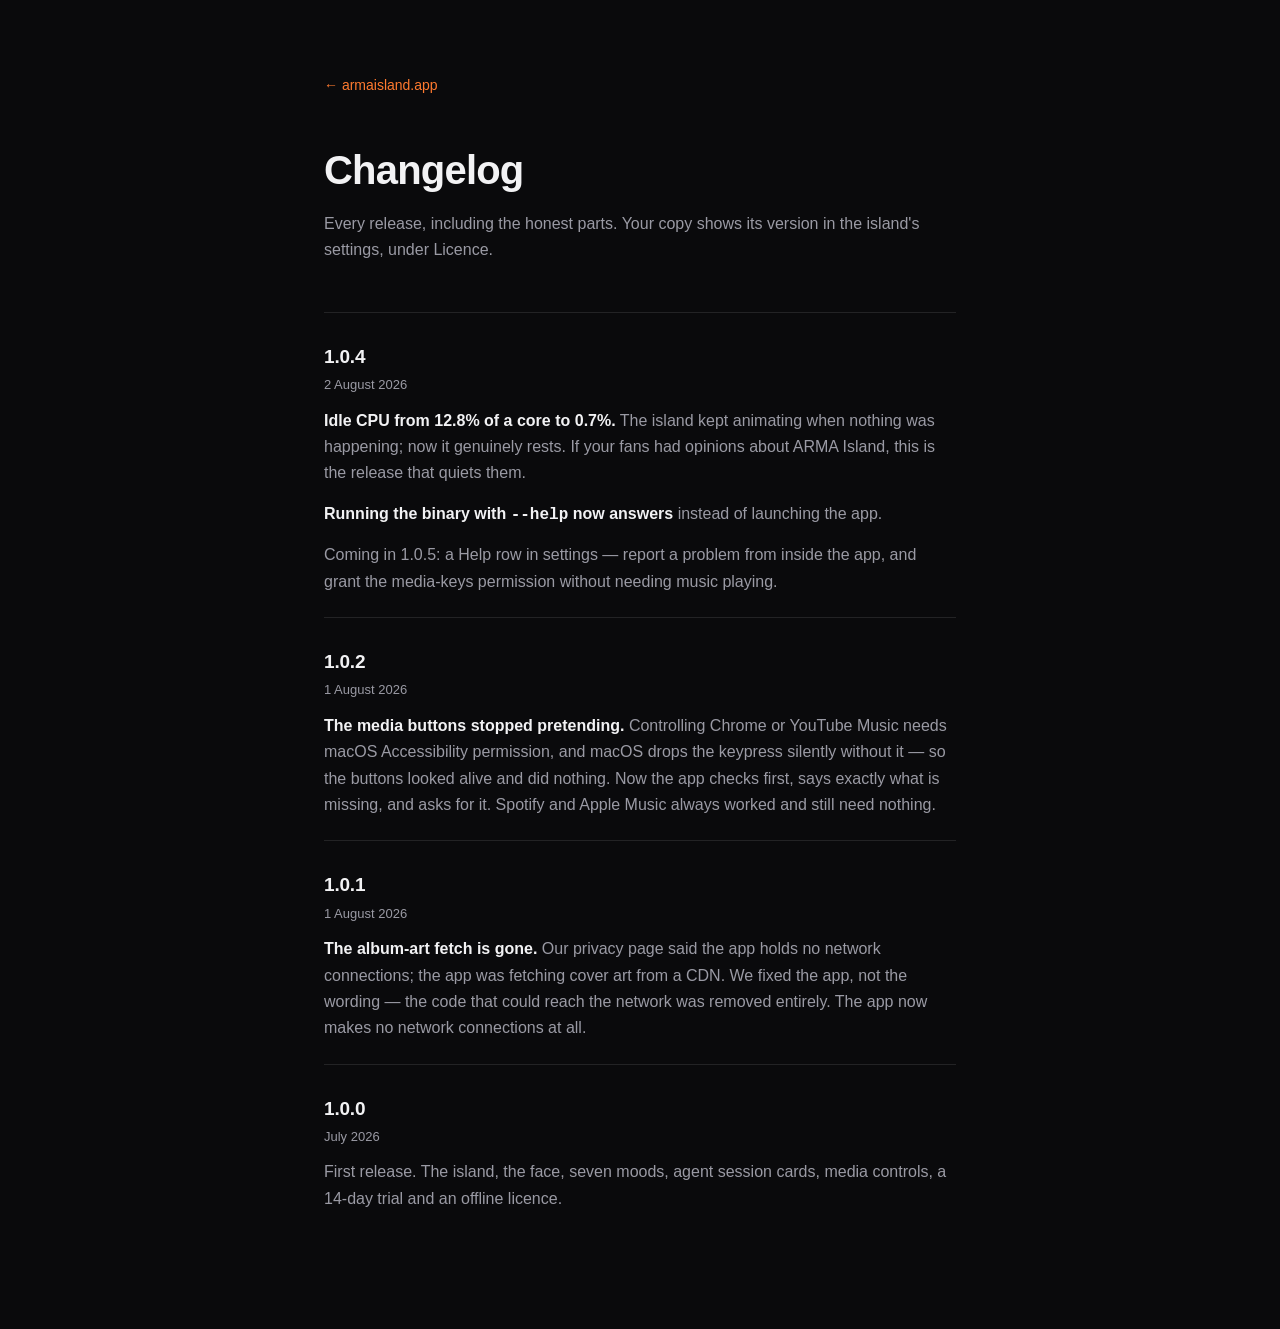
==== changelog.html @ a0adbf01 "The site earns its domain: real social cards, a changelog, and the root files armaisland.app went li" ====
<!doctype html>
<html lang="en"><head>
<meta charset="utf-8"><meta name="viewport" content="width=device-width,initial-scale=1">
<title>Changelog — ARMA Island</title>
<meta name="description" content="What changed in each ARMA Island release — including the honest parts: the bug that burned CPU at rest, the media buttons that silently did nothing, and what was done about each.">
<link rel="canonical" href="https://armaisland.app/changelog.html">
<link rel="icon" href="/assets/logo.png" sizes="any">
<link rel="icon" type="image/png" sizes="32x32" href="/assets/favicon-32.png">
<link rel="apple-touch-icon" sizes="180x180" href="/assets/apple-touch-icon.png">
<meta property="og:type" content="article">
<meta property="og:site_name" content="ARMA Island">
<meta property="og:url" content="https://armaisland.app/changelog.html">
<meta property="og:title" content="Changelog — ARMA Island">
<meta property="og:description" content="Every release, including the honest parts.">
<meta property="og:image" content="https://armaisland.app/assets/og-card.png">
<meta name="twitter:card" content="summary_large_image">
<style>
:root{--bg:#0a0a0c;--fg:#f2f2f4;--dim:#9a9aa4;--line:rgba(255,255,255,.1);--accent:#ff7a2f}
*{box-sizing:border-box}
body{margin:0;background:var(--bg);color:var(--fg);font:16px/1.65 -apple-system,BlinkMacSystemFont,"Segoe UI",sans-serif;-webkit-font-smoothing:antialiased}
.wrap{max-width:680px;margin:0 auto;padding:72px 24px 96px}
h1{font-size:clamp(28px,5vw,40px);letter-spacing:-.02em;margin:0 0 8px}
.sub{color:var(--dim);margin:0 0 48px}
.rel{border-top:1px solid var(--line);padding:28px 0 8px}
.rel h2{font-size:19px;margin:0 0 2px;letter-spacing:-.01em}
.rel .date{color:var(--dim);font-size:13px;margin:0 0 12px}
.rel p{color:var(--dim);margin:0 0 14px}
.rel strong{color:var(--fg);font-weight:600}
a{color:var(--accent);text-decoration:none}
a:hover{text-decoration:underline}
.back{display:inline-block;margin-bottom:40px;font-size:14px}
</style></head>
<body><main class="wrap">
<a class="back" href="/">← armaisland.app</a>
<h1>Changelog</h1>
<p class="sub">Every release, including the honest parts. Your copy shows its
version in the island's settings, under Licence.</p>

<section class="rel">
  <h2>1.0.4</h2>
  <p class="date">2 August 2026</p>
  <p><strong>Idle CPU from 12.8% of a core to 0.7%.</strong> The island kept
  animating when nothing was happening; now it genuinely rests. If your fans
  had opinions about ARMA Island, this is the release that quiets them.</p>
  <p><strong>Running the binary with <code>--help</code> now answers</strong>
  instead of launching the app.</p>
  <p>Coming in 1.0.5: a Help row in settings — report a problem from inside the
  app, and grant the media-keys permission without needing music playing.</p>
</section>

<section class="rel">
  <h2>1.0.2</h2>
  <p class="date">1 August 2026</p>
  <p><strong>The media buttons stopped pretending.</strong> Controlling Chrome
  or YouTube Music needs macOS Accessibility permission, and macOS drops the
  keypress silently without it — so the buttons looked alive and did nothing.
  Now the app checks first, says exactly what is missing, and asks for it.
  Spotify and Apple Music always worked and still need nothing.</p>
</section>

<section class="rel">
  <h2>1.0.1</h2>
  <p class="date">1 August 2026</p>
  <p><strong>The album-art fetch is gone.</strong> Our privacy page said the app
  holds no network connections; the app was fetching cover art from a CDN. We
  fixed the app, not the wording — the code that could reach the network was
  removed entirely. The app now makes no network connections at all.</p>
</section>

<section class="rel">
  <h2>1.0.0</h2>
  <p class="date">July 2026</p>
  <p>First release. The island, the face, seven moods, agent session cards,
  media controls, a 14-day trial and an offline licence.</p>
</section>

</main></body></html>
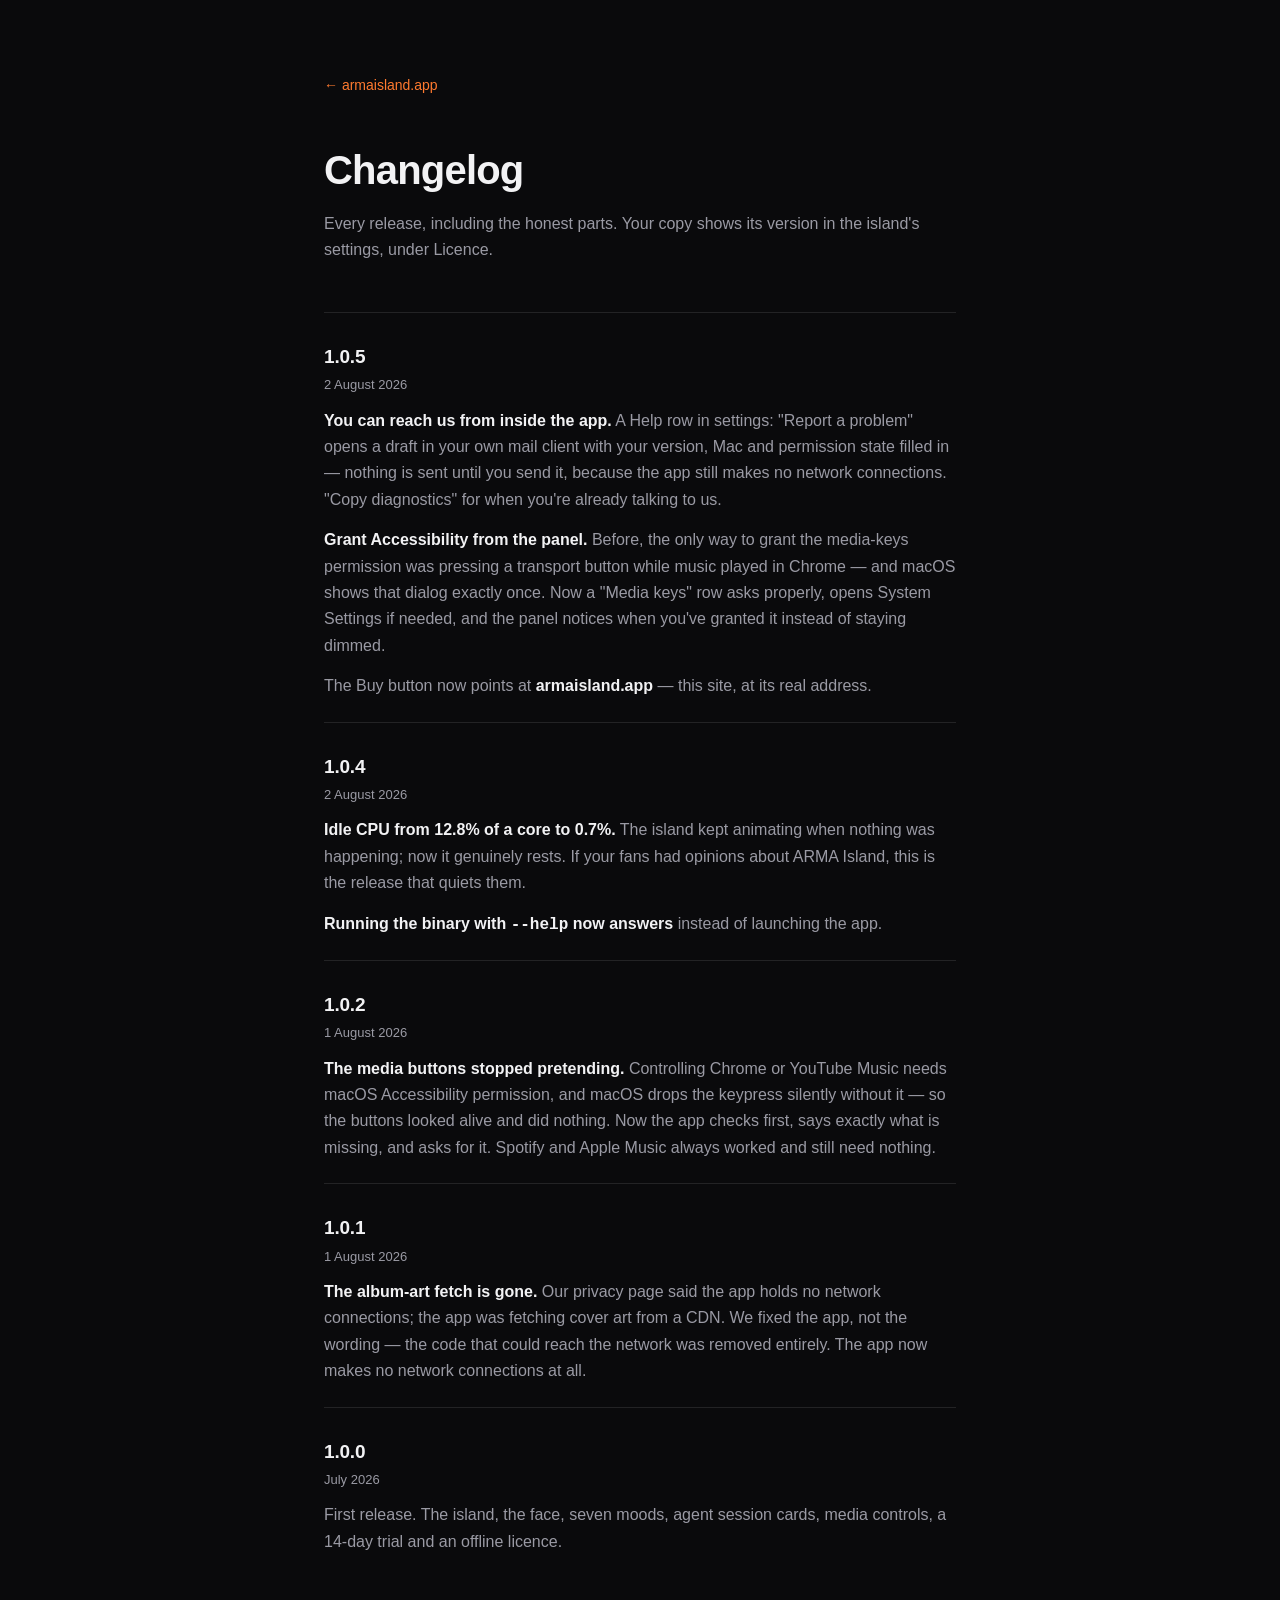
==== commit a78f04bb: "Changelog: 1.0.5 is shipped, not coming Co-Authored-By: Claude Opus 5 <noreply@anthropic.com>" ====
--- a/changelog.html
+++ b/changelog.html
@@ -37,6 +37,23 @@
 version in the island's settings, under Licence.</p>
 
 <section class="rel">
+  <h2>1.0.5</h2>
+  <p class="date">2 August 2026</p>
+  <p><strong>You can reach us from inside the app.</strong> A Help row in
+  settings: "Report a problem" opens a draft in your own mail client with your
+  version, Mac and permission state filled in — nothing is sent until you send
+  it, because the app still makes no network connections. "Copy diagnostics"
+  for when you're already talking to us.</p>
+  <p><strong>Grant Accessibility from the panel.</strong> Before, the only way
+  to grant the media-keys permission was pressing a transport button while
+  music played in Chrome — and macOS shows that dialog exactly once. Now a
+  "Media keys" row asks properly, opens System Settings if needed, and the
+  panel notices when you've granted it instead of staying dimmed.</p>
+  <p>The Buy button now points at <strong>armaisland.app</strong> — this site,
+  at its real address.</p>
+</section>
+
+<section class="rel">
   <h2>1.0.4</h2>
   <p class="date">2 August 2026</p>
   <p><strong>Idle CPU from 12.8% of a core to 0.7%.</strong> The island kept
@@ -44,8 +61,6 @@
   had opinions about ARMA Island, this is the release that quiets them.</p>
   <p><strong>Running the binary with <code>--help</code> now answers</strong>
   instead of launching the app.</p>
-  <p>Coming in 1.0.5: a Help row in settings — report a problem from inside the
-  app, and grant the media-keys permission without needing music playing.</p>
 </section>
 
 <section class="rel">
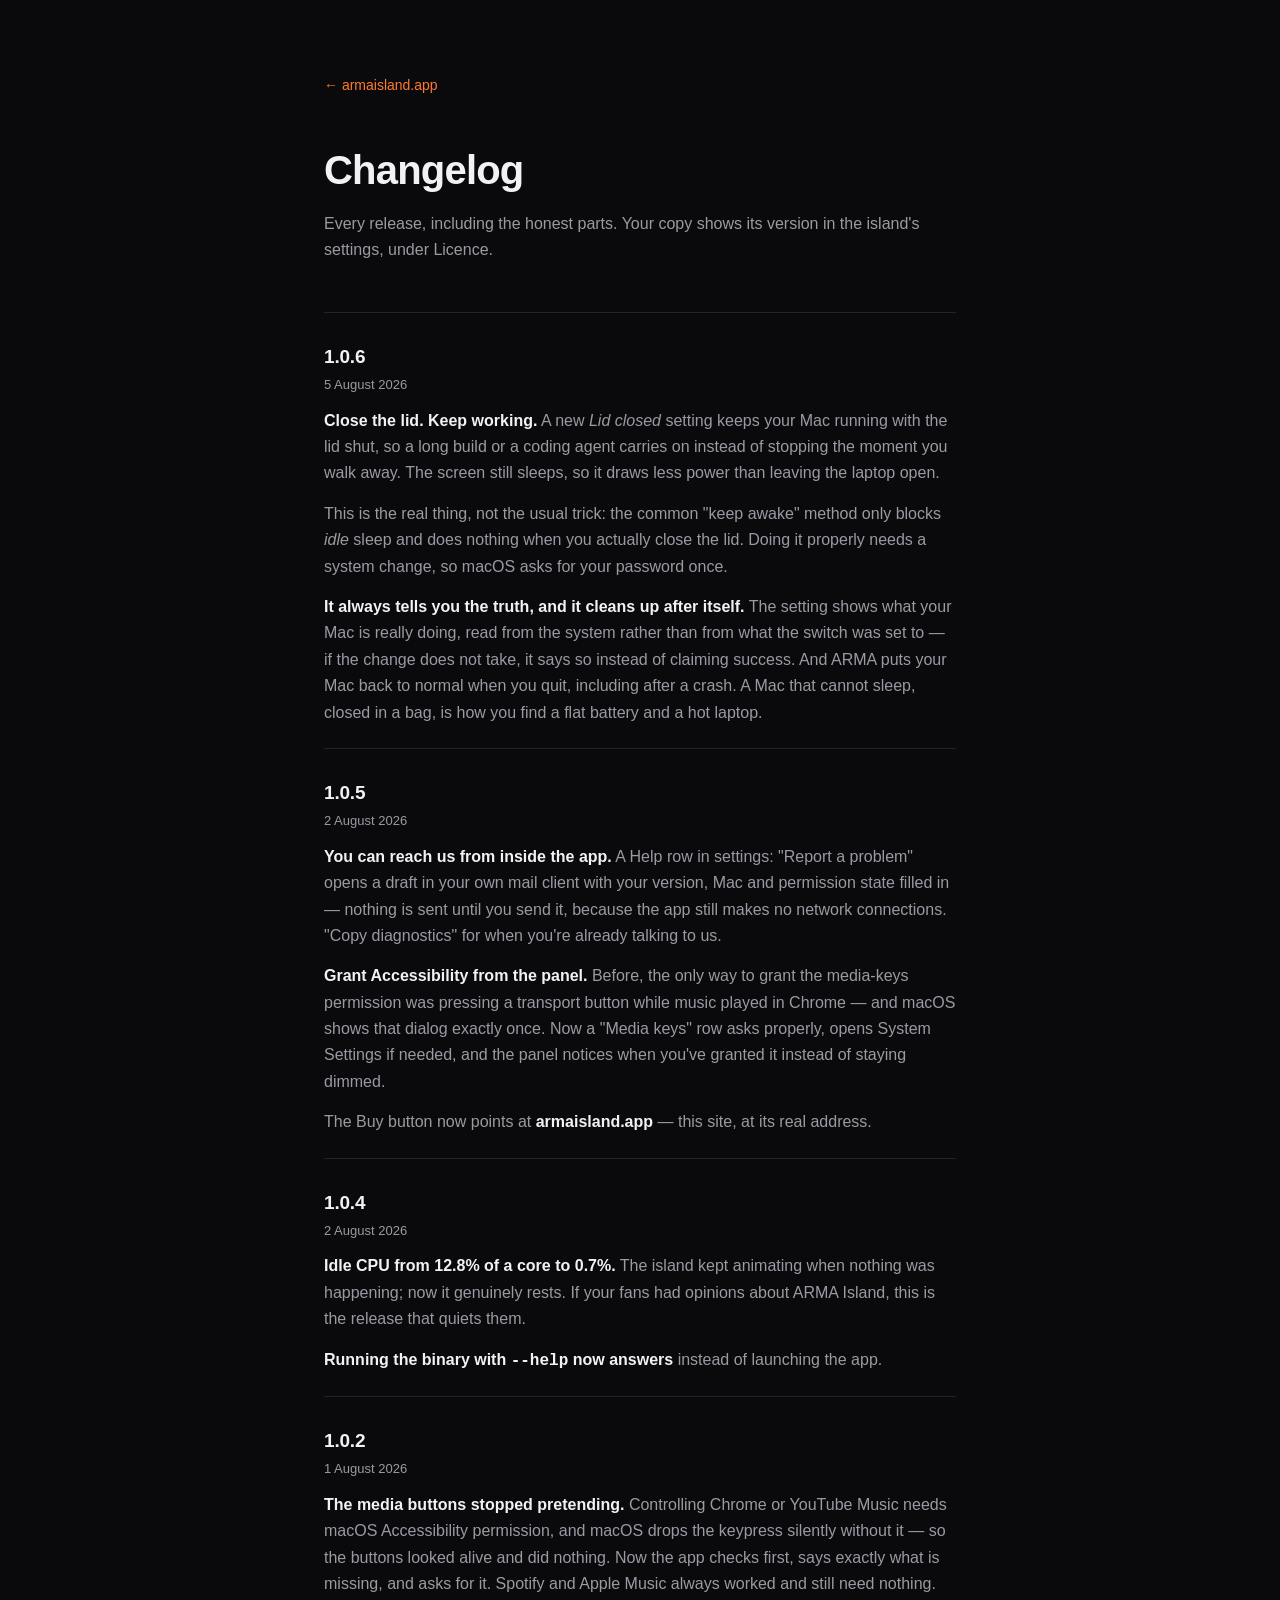
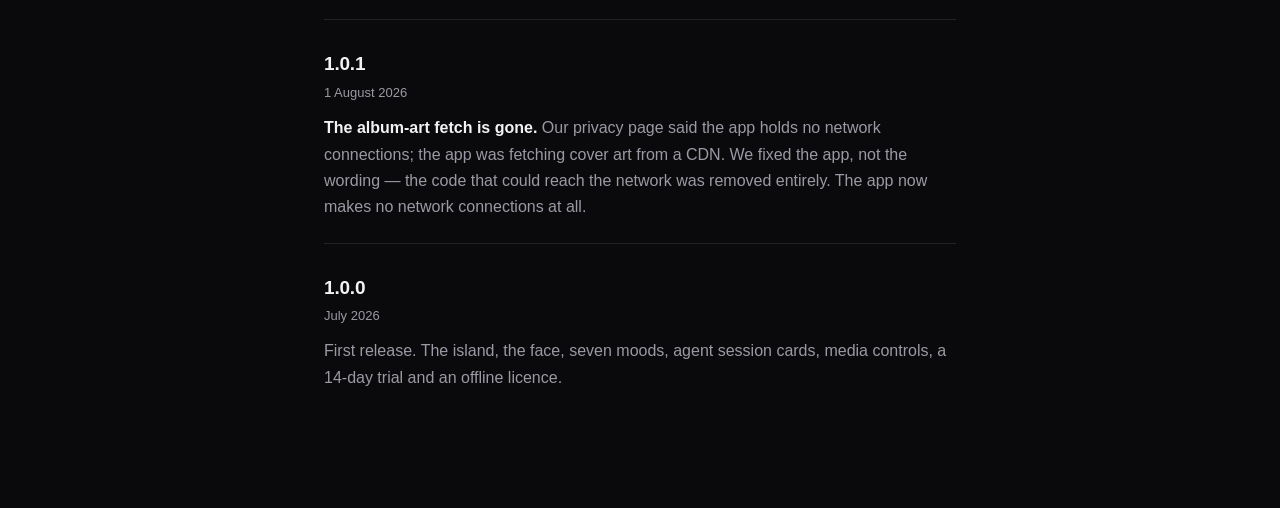
==== commit 623edf82: "Changelog: 1.0.6 — the lid feature, and what it will not do to your Mac Says plainly that the common" ====
--- a/changelog.html
+++ b/changelog.html
@@ -35,6 +35,25 @@
 <h1>Changelog</h1>
 <p class="sub">Every release, including the honest parts. Your copy shows its
 version in the island's settings, under Licence.</p>
+
+<section class="rel">
+  <h2>1.0.6</h2>
+  <p class="date">5 August 2026</p>
+  <p><strong>Close the lid. Keep working.</strong> A new <em>Lid closed</em>
+  setting keeps your Mac running with the lid shut, so a long build or a coding
+  agent carries on instead of stopping the moment you walk away. The screen still
+  sleeps, so it draws less power than leaving the laptop open.</p>
+  <p>This is the real thing, not the usual trick: the common "keep awake" method
+  only blocks <em>idle</em> sleep and does nothing when you actually close the
+  lid. Doing it properly needs a system change, so macOS asks for your password
+  once.</p>
+  <p><strong>It always tells you the truth, and it cleans up after itself.</strong>
+  The setting shows what your Mac is really doing, read from the system rather
+  than from what the switch was set to — if the change does not take, it says so
+  instead of claiming success. And ARMA puts your Mac back to normal when you
+  quit, including after a crash. A Mac that cannot sleep, closed in a bag, is how
+  you find a flat battery and a hot laptop.</p>
+</section>
 
 <section class="rel">
   <h2>1.0.5</h2>
